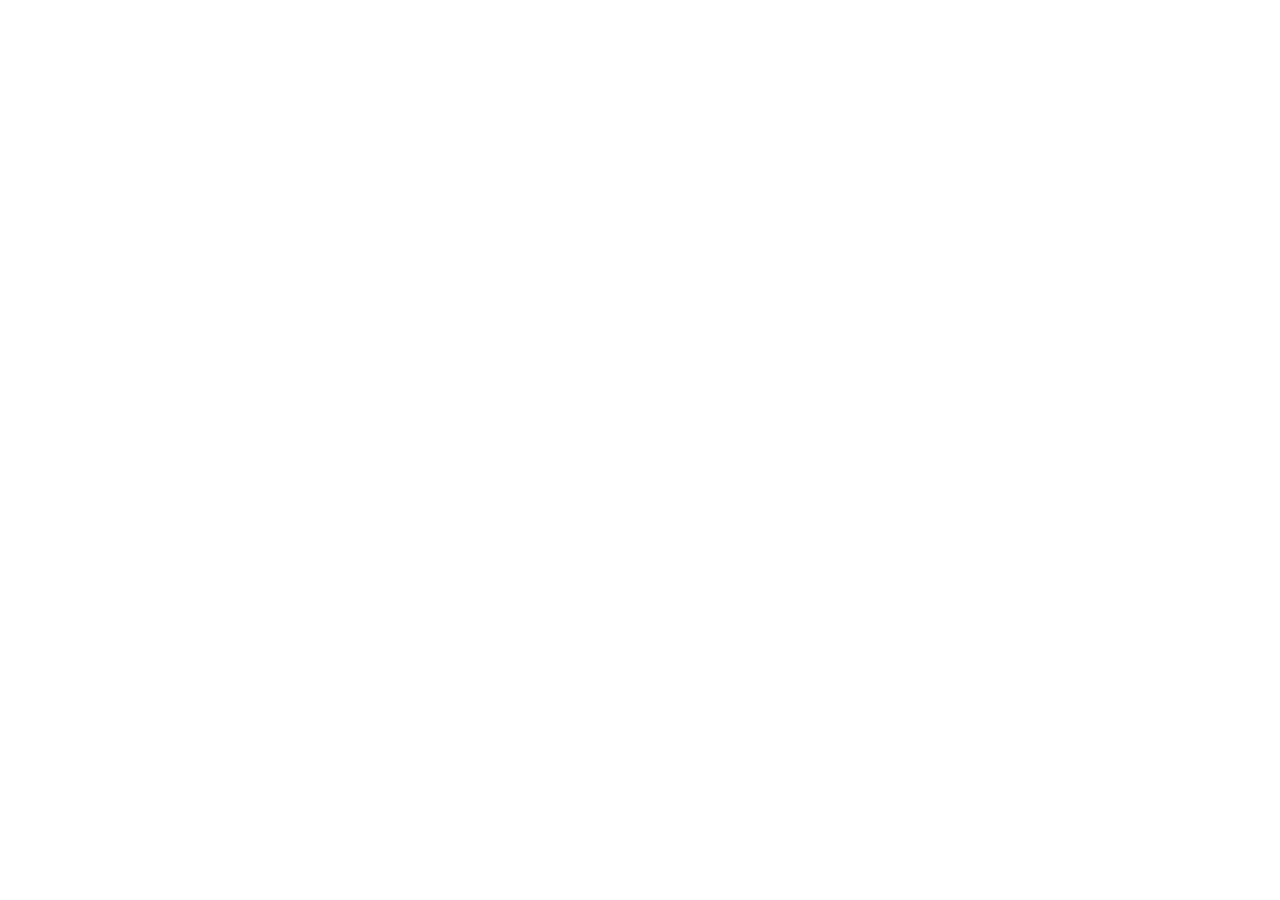
==== bento-grid/index.html @ 2bb25818 "Add html structure" ====
<!DOCTYPE html>
<html lang="en">
<head>
    <meta charset="UTF-8">
    <meta name="viewport" content="width=device-width, initial-scale=1.0">
    <title>Document</title>
    <link rel="stylesheet" href="style.css">
</head>
<body>
    <main>
        <div class="card social-media"></div>
        <div class="card multiple-accounts"></div>
        <div class="card posting-schedule"></div>
        <div class="card schedule-socmed"></div>
        <div class="card grow-followers"></div>
        <div class="card audience-growth"></div>
        <div class="card create-schedule"></div>
        <div class="card write-ai"></div>
    </main>
</body>
</html>
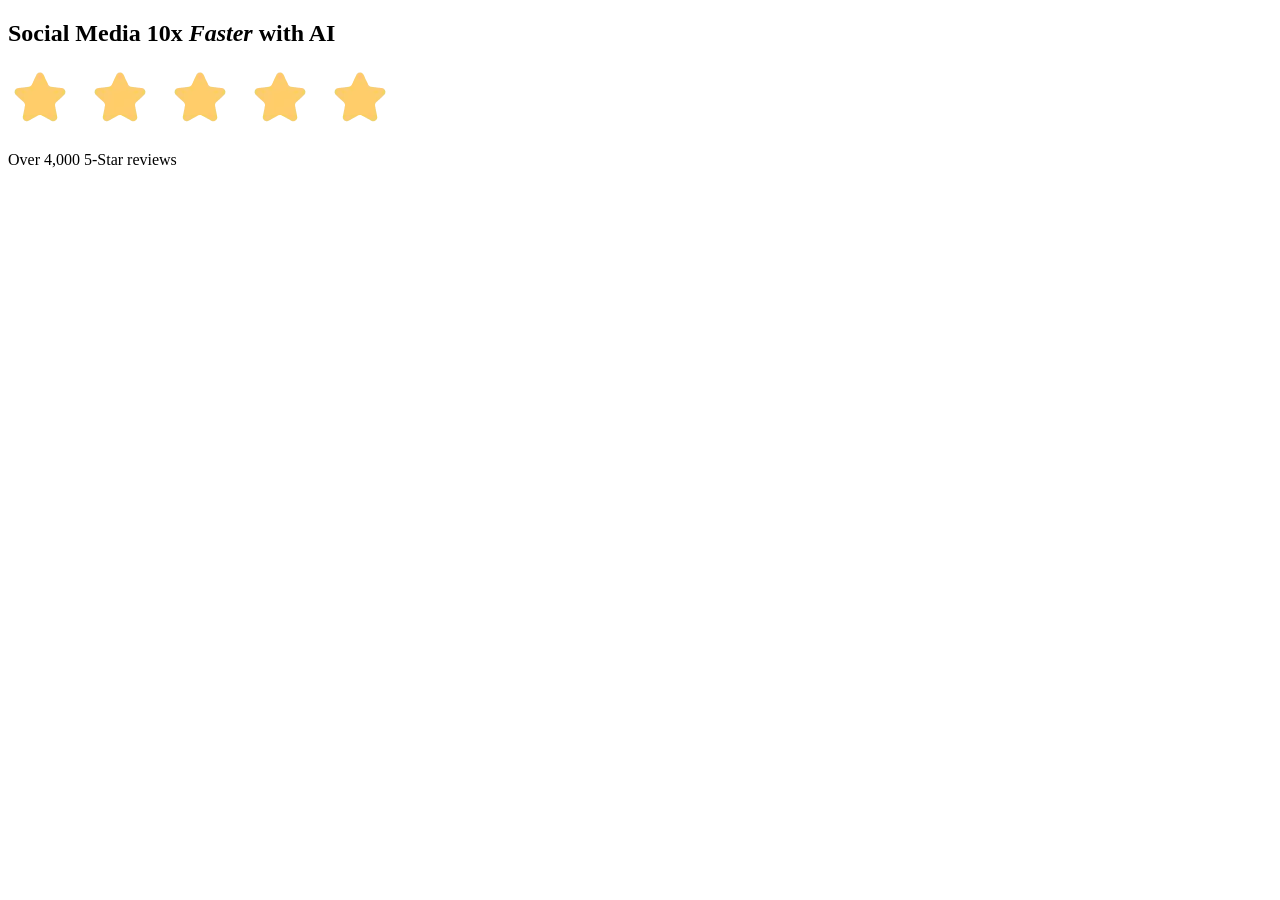
==== commit fa412a42: "refactor: Change card containers from div to article to make it semantic" ====
--- a/bento-grid/index.html
+++ b/bento-grid/index.html
@@ -3,19 +3,23 @@
 <head>
     <meta charset="UTF-8">
     <meta name="viewport" content="width=device-width, initial-scale=1.0">
-    <title>Document</title>
+    <title>Bento Grid</title>
     <link rel="stylesheet" href="style.css">
 </head>
 <body>
     <main>
-        <div class="card social-media"></div>
-        <div class="card multiple-accounts"></div>
-        <div class="card posting-schedule"></div>
-        <div class="card schedule-socmed"></div>
-        <div class="card grow-followers"></div>
-        <div class="card audience-growth"></div>
-        <div class="card create-schedule"></div>
-        <div class="card write-ai"></div>
+        <article class="card social-media">
+            <h1>Social Media <span>10x</span> <em>Faster</em> with AI</h1>
+            <img src="bento-grid-assets/bento-grid-main/assets/images/illustration-five-stars.webp" alt="Five Stars Rating">
+            <p>Over 4,000 5-Star reviews</p>
+        </article>
+        <article class="card multiple-accounts"></article>
+        <article class="card posting-schedule"></article>
+        <article class="card schedule-socmed"></article>
+        <article class="card grow-followers"></article>
+        <article class="card audience-growth"></article>
+        <article class="card create-schedule"></article>
+        <article class="card write-ai"></article>
     </main>
 </body>
 </html>
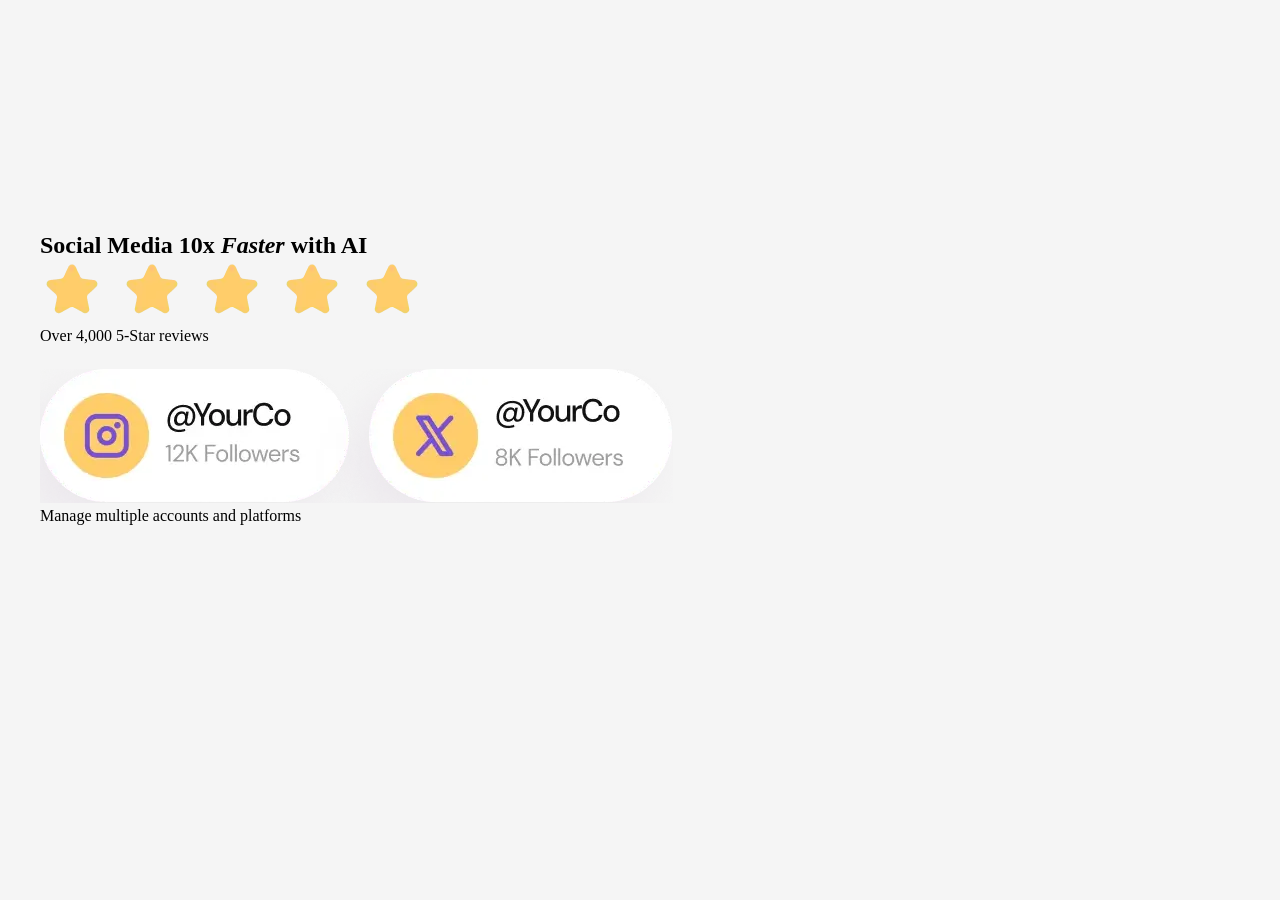
==== commit ca6693d0: "refactor: Change body background-color to light-gray and remove the bg color in main" ====
--- a/bento-grid/index.html
+++ b/bento-grid/index.html
@@ -13,7 +13,10 @@
             <img src="bento-grid-assets/bento-grid-main/assets/images/illustration-five-stars.webp" alt="Five Stars Rating">
             <p>Over 4,000 5-Star reviews</p>
         </article>
-        <article class="card multiple-accounts"></article>
+        <article class="card multiple-accounts">
+            <img src="bento-grid-assets/bento-grid-main/assets/images/illustration-multiple-platforms.webp" alt="Multiple Platforms">
+            <p>Manage multiple accounts and platforms</p>
+        </article>
         <article class="card posting-schedule"></article>
         <article class="card schedule-socmed"></article>
         <article class="card grow-followers"></article>
--- a/bento-grid/style.css
+++ b/bento-grid/style.css
@@ -0,0 +1,42 @@
+@font-face {
+    font-family: 'DM-Sans';
+    src: url(bento-grid-assets/bento-grid-main/assets/fonts/DMSans-VariableFont_opsz\,wght.ttf) format('truetype');
+    font-weight: 400;
+    font-style: normal;
+}
+
+* {
+    padding: 0;
+    margin: 0;
+}
+
+*, *::before, *::after {
+    box-sizing: border-box;
+}
+
+:root {
+    --light-gray: hsl(0, 0%, 96%);
+    --purple-sm: hsl(254, 88%, 90%);
+    --purple-m: hsl(256, 67%, 59%);
+    --yellow-sm: hsl(31, 66%, 93%);
+    --yellow-m: hsl(39, 100%, 71%);
+    --white: white;
+    --black: black;
+}
+
+body {
+    background-color: var(--light-gray);
+    display: flex;
+    align-items: center;
+    justify-content: center;
+    min-height: 100dvh;
+    padding: 1rem;
+}
+
+main {
+    width: min(100%, 1200px);
+    height: auto;
+    display: flex;
+    flex-direction: column;
+    gap: 24px;
+}
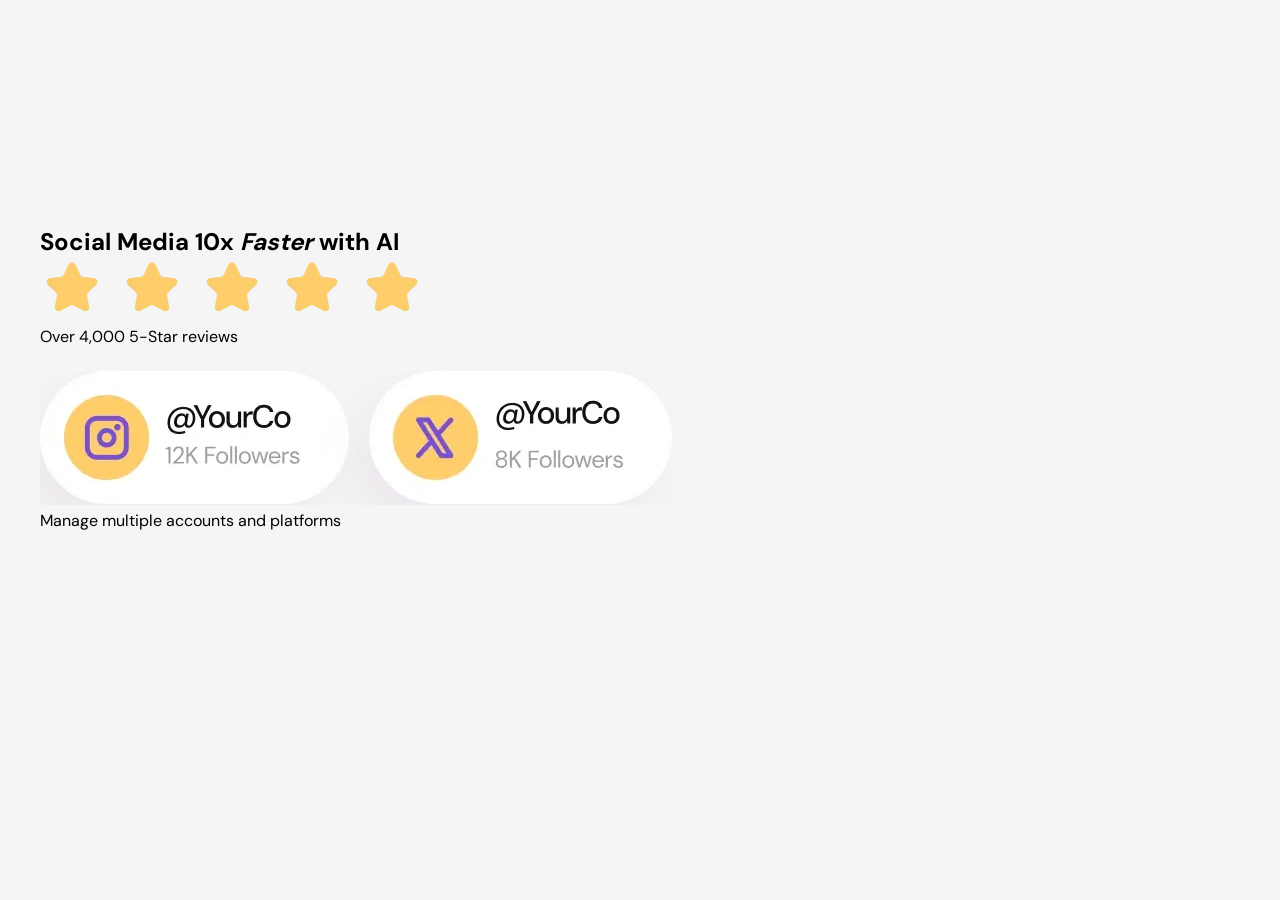
==== commit 6b5e7422: "refactor: Add class to main and add more variables for spacing" ====
--- a/bento-grid/index.html
+++ b/bento-grid/index.html
@@ -7,9 +7,9 @@
     <link rel="stylesheet" href="style.css">
 </head>
 <body>
-    <main>
+    <main class="bento-grid">
         <article class="card social-media">
-            <h1>Social Media <span>10x</span> <em>Faster</em> with AI</h1>
+            <h2>Social Media <span>10x</span> <em>Faster</em> with AI</h2>
             <img src="bento-grid-assets/bento-grid-main/assets/images/illustration-five-stars.webp" alt="Five Stars Rating">
             <p>Over 4,000 5-Star reviews</p>
         </article>
--- a/bento-grid/style.css
+++ b/bento-grid/style.css
@@ -1,42 +1,49 @@
 @font-face {
     font-family: 'DM-Sans';
     src: url(bento-grid-assets/bento-grid-main/assets/fonts/DMSans-VariableFont_opsz\,wght.ttf) format('truetype');
-    font-weight: 400;
+    font-weight: 100 900;
     font-style: normal;
-}
-
-* {
-    padding: 0;
-    margin: 0;
+    font-display: swap;
 }
 
 *, *::before, *::after {
+    margin: 0;
+    padding: 0;
     box-sizing: border-box;
 }
 
 :root {
     --light-gray: hsl(0, 0%, 96%);
+    
     --purple-sm: hsl(254, 88%, 90%);
     --purple-m: hsl(256, 67%, 59%);
     --yellow-sm: hsl(31, 66%, 93%);
     --yellow-m: hsl(39, 100%, 71%);
+
     --white: white;
     --black: black;
+
+    --space-1: 0.5rem;
+    --space-2: 1rem;
+    --space-3: 1.5rem;
+    --space-4: 2rem;
+    --space-5: 2.5rem;
 }
 
 body {
+    font-family: 'DM-Sans', sans-serif;
     background-color: var(--light-gray);
     display: flex;
     align-items: center;
     justify-content: center;
     min-height: 100dvh;
-    padding: 1rem;
+    padding: var(--space-2);
 }
 
-main {
+.bento-grid {
     width: min(100%, 1200px);
     height: auto;
     display: flex;
     flex-direction: column;
-    gap: 24px;
+    gap: var(--space-3);
 }
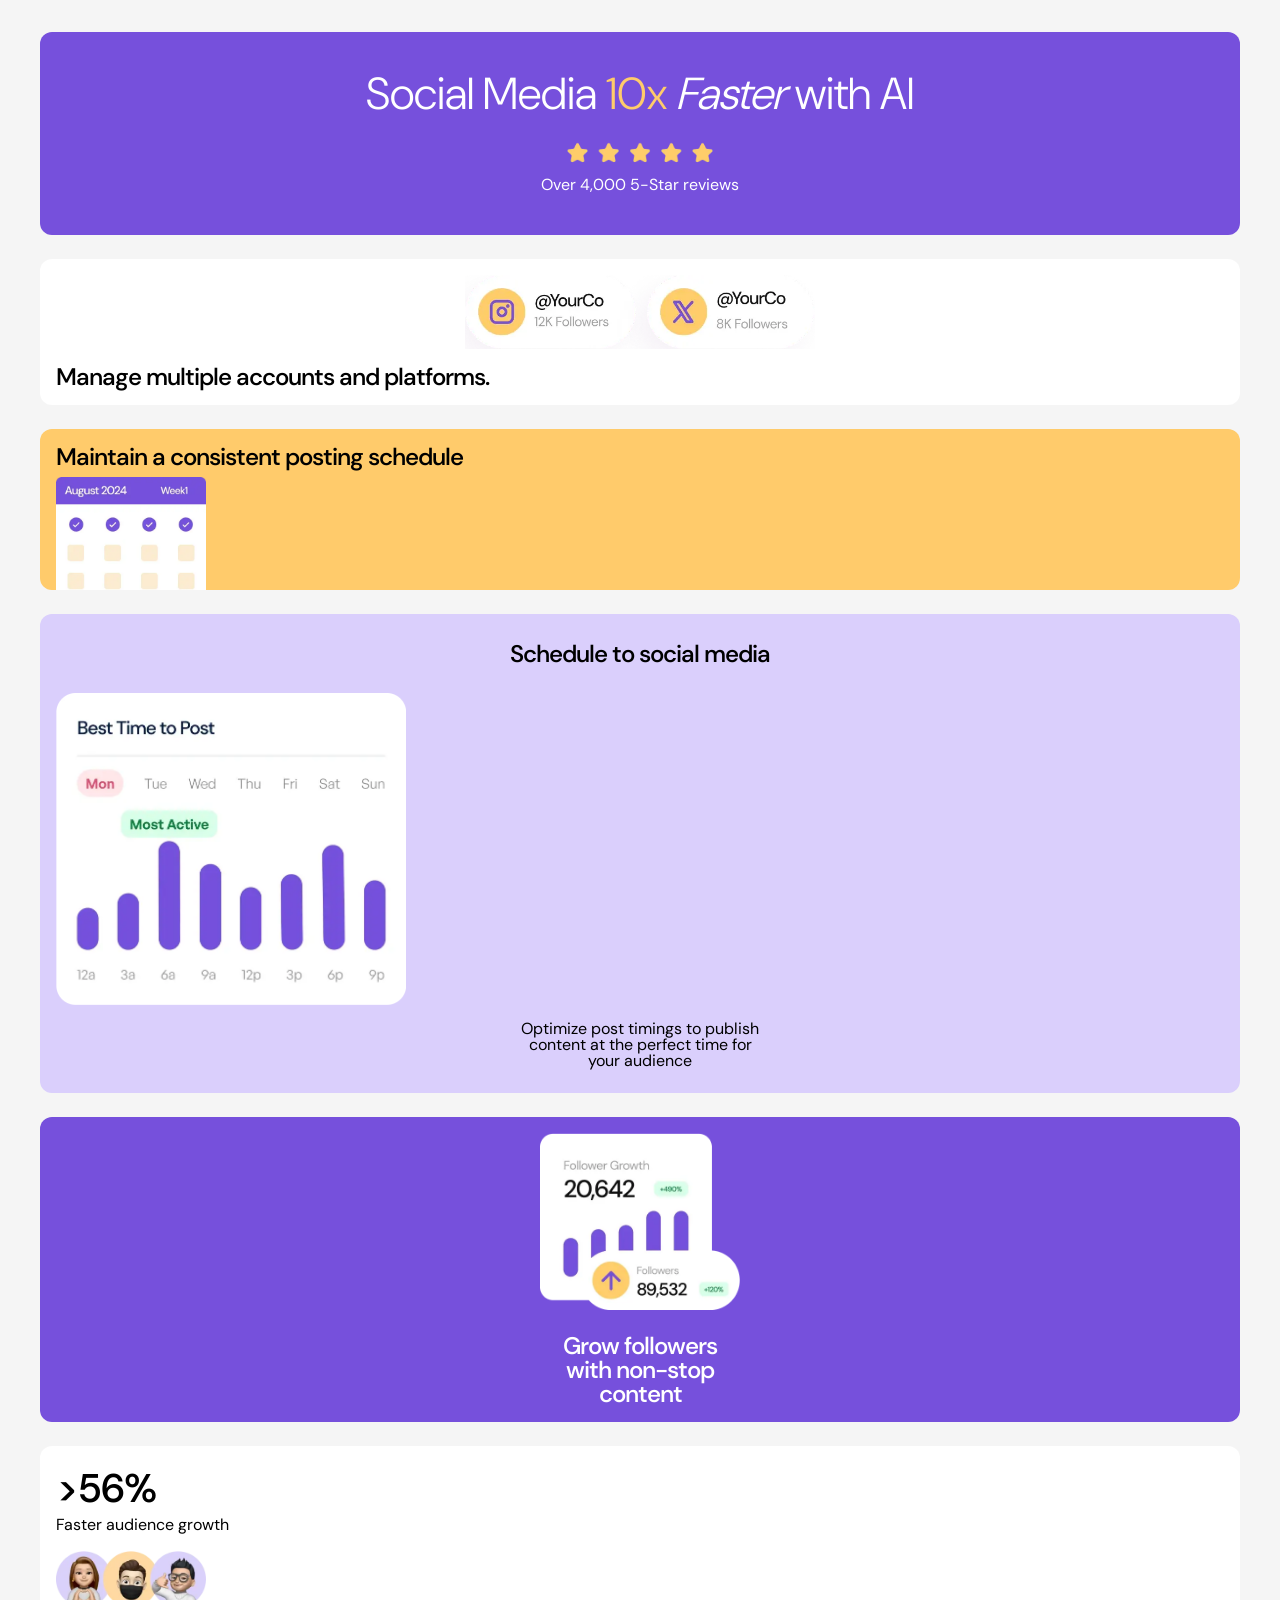
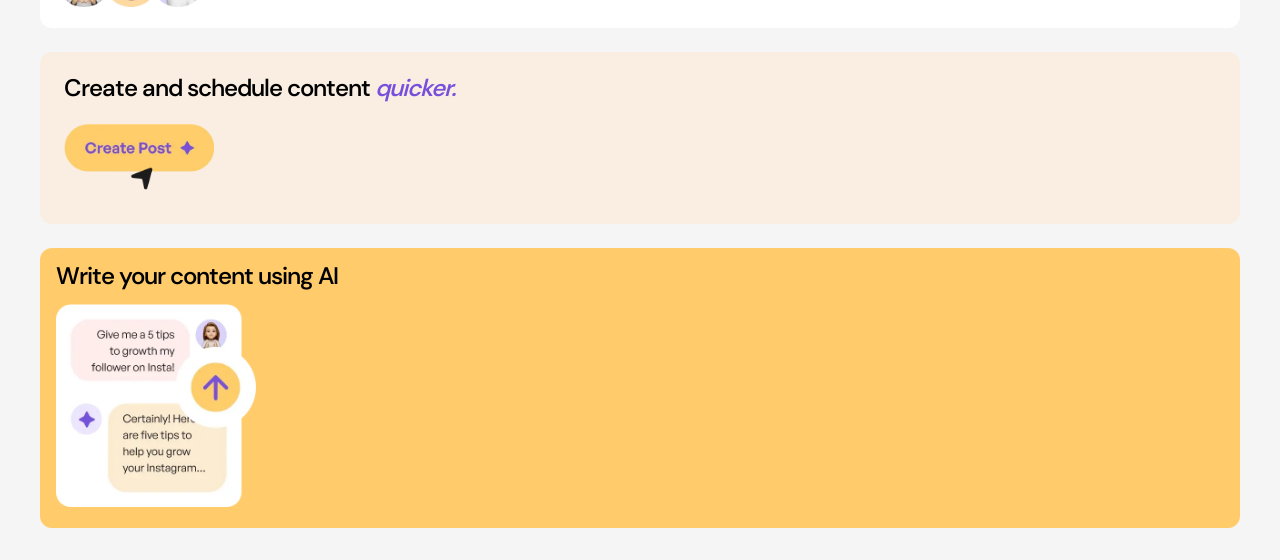
==== commit 2593bb0e: "feat: Finish structure and mobile output" ====
--- a/bento-grid/index.html
+++ b/bento-grid/index.html
@@ -9,20 +9,42 @@
 <body>
     <main class="bento-grid">
         <article class="card social-media">
-            <h2>Social Media <span>10x</span> <em>Faster</em> with AI</h2>
-            <img src="bento-grid-assets/bento-grid-main/assets/images/illustration-five-stars.webp" alt="Five Stars Rating">
-            <p>Over 4,000 5-Star reviews</p>
+            <h2 class="social-media-title">Social Media <span>10x</span> <em>Faster</em> with AI</h2>
+            <img class="social-media-img" src="bento-grid-assets/bento-grid-main/assets/images/illustration-five-stars.webp" alt="Five Stars Rating">
+            <p class="social-media-description">Over 4,000 5-Star reviews</p>
         </article>
         <article class="card multiple-accounts">
-            <img src="bento-grid-assets/bento-grid-main/assets/images/illustration-multiple-platforms.webp" alt="Multiple Platforms">
-            <p>Manage multiple accounts and platforms</p>
+            <img class="multiple-accounts-img" src="bento-grid-assets/bento-grid-main/assets/images/illustration-multiple-platforms.webp" alt="Multiple Platforms">
+            <h3 class="multiple-accounts-title">Manage multiple accounts and platforms.</h3>
         </article>
-        <article class="card posting-schedule"></article>
-        <article class="card schedule-socmed"></article>
-        <article class="card grow-followers"></article>
-        <article class="card audience-growth"></article>
-        <article class="card create-schedule"></article>
-        <article class="card write-ai"></article>
+        <article class="card posting-schedule">
+            <h3 class="posting-schedule-title">Maintain a consistent posting schedule</h3>
+            <img class="posting-schedule-img" src="bento-grid-assets/bento-grid-main/assets/images/illustration-consistent-schedule.webp" alt="Posting Schedule">
+        </article>
+        <article class="card schedule-socmed">
+            <h3 class="schedule-socmed-title">Schedule to social media</h3>
+            <img class="schedule-socmed-img" src="bento-grid-assets/bento-grid-main/assets/images/illustration-schedule-posts.webp" alt="Schedule">
+            <p class="schedule-socmed-description">Optimize post timings to publish content at the perfect time for your audience</p>
+        </article>
+        <article class="card grow-followers">
+            <img class="grow-followers-img" src="bento-grid-assets/bento-grid-main/assets/images/illustration-grow-followers.webp" alt="Followers Growth">
+            <h3 class="grow-followers-title">Grow followers with non-stop content</h3>
+        </article>
+        <article class="card audience-growth">
+            <div class="audience-growth-content">
+                <h3 class="audience-growth-title">&gt;56%</h3>
+                <p class="audience-growth-description">Faster audience growth</p>
+            </div>
+            <img class="audience-growth-img" src="bento-grid-assets/bento-grid-main/assets/images/illustration-audience-growth.webp" alt="Audience Growth">
+        </article>
+        <article class="card create-schedule">
+            <h3 class="create-schedule-title">Create and schedule content <em>quicker.</em></h3>
+            <img class="create-schedule-img" src="bento-grid-assets/bento-grid-main/assets/images/illustration-create-post.webp" alt="Create Post">
+        </article>
+        <article class="card write-ai">
+            <h3 class="write-ai-title">Write your content using AI</h3>
+            <img class="write-ai-img" src="bento-grid-assets/bento-grid-main/assets/images/illustration-ai-content.webp" alt="AI Chatbot">
+        </article>
     </main>
 </body>
 </html>
--- a/bento-grid/style.css
+++ b/bento-grid/style.css
@@ -1,49 +1,232 @@
-@font-face {
-    font-family: 'DM-Sans';
-    src: url(bento-grid-assets/bento-grid-main/assets/fonts/DMSans-VariableFont_opsz\,wght.ttf) format('truetype');
-    font-weight: 100 900;
-    font-style: normal;
-    font-display: swap;
-}
-
-*, *::before, *::after {
-    margin: 0;
-    padding: 0;
-    box-sizing: border-box;
-}
-
-:root {
-    --light-gray: hsl(0, 0%, 96%);
-    
-    --purple-sm: hsl(254, 88%, 90%);
-    --purple-m: hsl(256, 67%, 59%);
-    --yellow-sm: hsl(31, 66%, 93%);
-    --yellow-m: hsl(39, 100%, 71%);
-
-    --white: white;
-    --black: black;
-
-    --space-1: 0.5rem;
-    --space-2: 1rem;
-    --space-3: 1.5rem;
-    --space-4: 2rem;
-    --space-5: 2.5rem;
-}
-
-body {
-    font-family: 'DM-Sans', sans-serif;
-    background-color: var(--light-gray);
-    display: flex;
-    align-items: center;
-    justify-content: center;
-    min-height: 100dvh;
-    padding: var(--space-2);
-}
-
-.bento-grid {
-    width: min(100%, 1200px);
-    height: auto;
-    display: flex;
-    flex-direction: column;
-    gap: var(--space-3);
+@font-face {
+    font-family: 'DM-Sans';
+    src: url(bento-grid-assets/bento-grid-main/assets/fonts/DMSans-VariableFont_opsz\,wght.ttf) format('truetype');
+    font-weight: 100 900;
+    font-style: normal;
+    font-display: swap;
+}
+
+*, *::before, *::after {
+    margin: 0;
+    padding: 0;
+    box-sizing: border-box;
+}
+
+:root {
+    --light-gray: hsl(0, 0%, 96%);
+    
+    --purple-sm: hsl(254, 88%, 90%);
+    --purple-m: hsl(256, 67%, 59%);
+    --yellow-sm: hsl(31, 66%, 93%);
+    --yellow-m: hsl(39, 100%, 71%);
+
+    --white: white;
+    --black: black;
+
+    --space-1: 0.5rem;
+    --space-2: 1rem;
+    --space-3: 1.5rem;
+    --space-4: 2rem;
+    --space-5: 2.5rem;
+
+    --text-sm: 1rem;
+    --text-xsm: 1.3rem;
+    --text-m: 1.5rem;
+    --text-l: 2rem;
+    --text-xl: 2.5rem;
+    --text-2xl: 2.8rem;
+
+    --line-height: 1;
+    --letter-spacing: -1px;
+}
+
+body {
+    font-family: 'DM-Sans', sans-serif;
+    background-color: var(--light-gray);
+    display: flex;
+    align-items: center;
+    justify-content: center;
+    min-height: 100dvh;
+    padding: var(--space-4) var(--space-2);
+}
+
+.bento-grid {
+    width: min(100%, 1200px);
+    height: auto;
+    display: flex;
+    flex-direction: column;
+    gap: var(--space-3);
+}
+
+.card {
+    border-radius: 12px;
+}
+
+.social-media {
+    padding: var(--space-5);
+    color: var(--white);
+    background-color: var(--purple-m);
+    text-align: center;
+}
+
+.social-media h2 span {
+    color: var(--yellow-m);
+}
+
+.social-media-title {
+    line-height: var(--line-height);
+    font-size: var(--text-2xl);
+    font-weight: 300;
+    margin-bottom: var(--space-3);
+}
+
+.social-media-img {
+    width: min(100%, 150px);
+    display: block;
+    margin: 0 auto var(--space-1);
+}
+
+.multiple-accounts {
+    background-color: var(--white);
+    padding: var(--space-2);
+    color: var(--black);
+}
+
+.multiple-accounts-img {
+    width: min(100%, 350px);
+    display: block;
+    margin: 0 auto var(--space-2);
+}
+
+.multiple-accounts-title {
+    font-weight: 550;
+    font-size: var(--text-m);
+    line-height: var(--line-height);
+    letter-spacing: var(--letter-spacing);
+}
+
+.posting-schedule {
+    background-color: var(--yellow-m);
+    padding: var(--space-2) var(--space-2) 0 var(--space-2);
+}
+
+.posting-schedule-title {
+    color: var(--black);
+    font-size: var(--text-m);
+    font-weight: 550;
+    line-height: var(--line-height);
+    letter-spacing: var(--letter-spacing);
+    margin-bottom: var(--space-1);
+}
+
+.posting-schedule-img {
+    width: min(100%, 150px);
+    display: block;
+}
+
+.schedule-socmed {
+    text-align: center;
+    background-color: var(--purple-sm);
+    padding: var(--space-3) var(--space-2);
+}
+
+.schedule-socmed-title {
+    color: var(--black);
+    font-size: var(--text-m);
+    font-weight: 550;
+    letter-spacing: var(--letter-spacing);
+    margin-bottom: var(--space-3);
+}
+
+.schedule-socmed-img {
+    width: min(100%, 350px);
+    display: block;
+    margin-bottom: var(--space-2);
+}
+
+.schedule-socmed-description {
+    width: 250px;
+    margin: 0 auto;
+    line-height: var(--line-height);
+}
+
+.grow-followers {
+    color: var(--white);
+    background-color: var(--purple-m);
+    padding: var(--space-2);
+    text-align: center;
+}
+
+.grow-followers-img {
+    width: min(100%, 200px);
+    display: block;
+    margin: 0 auto var(--space-3);
+}
+
+.grow-followers-title {
+    width: 200px;
+    margin: 0 auto;
+    font-size: var(--text-m);
+    font-weight: 550;
+    line-height: var(--line-height);
+    letter-spacing: var(--letter-spacing);
+}
+
+.audience-growth {
+    color: var(--black);
+    background-color: var(--white);
+    padding: var(--space-2);
+}
+
+.audience-growth-title {
+    font-size: var(--text-xl);
+    font-weight: 550;
+}
+
+.audience-growth-description {
+    margin-bottom: var(--space-2);
+}
+
+.audience-growth-img {
+    width: min(100%, 150px);
+}
+
+.create-schedule {
+    color: var(--black);
+    background-color: var(--yellow-sm);
+    padding: var(--space-3);
+}
+
+.create-schedule-title {
+    font-size: var(--text-m);
+    font-weight: 550;
+    line-height: var(--line-height);
+    letter-spacing: var(--letter-spacing);
+    margin-bottom: var(--space-3);
+}
+
+.create-schedule-title em {
+    color: var(--purple-m);
+}
+
+.create-schedule-img {
+    width: min(100%, 150px);
+}
+
+.write-ai {
+    color: var(--black);
+    background-color: var(--yellow-m);
+    padding: var(--space-2);
+}
+
+.write-ai-title {
+    font-size: var(--text-m);
+    font-weight: 550;
+    line-height: var(--line-height);
+    letter-spacing: var(--letter-spacing);
+    margin-bottom: var(--space-2);
+}
+
+.write-ai-img {
+    width: min(100%, 200px);
 }
